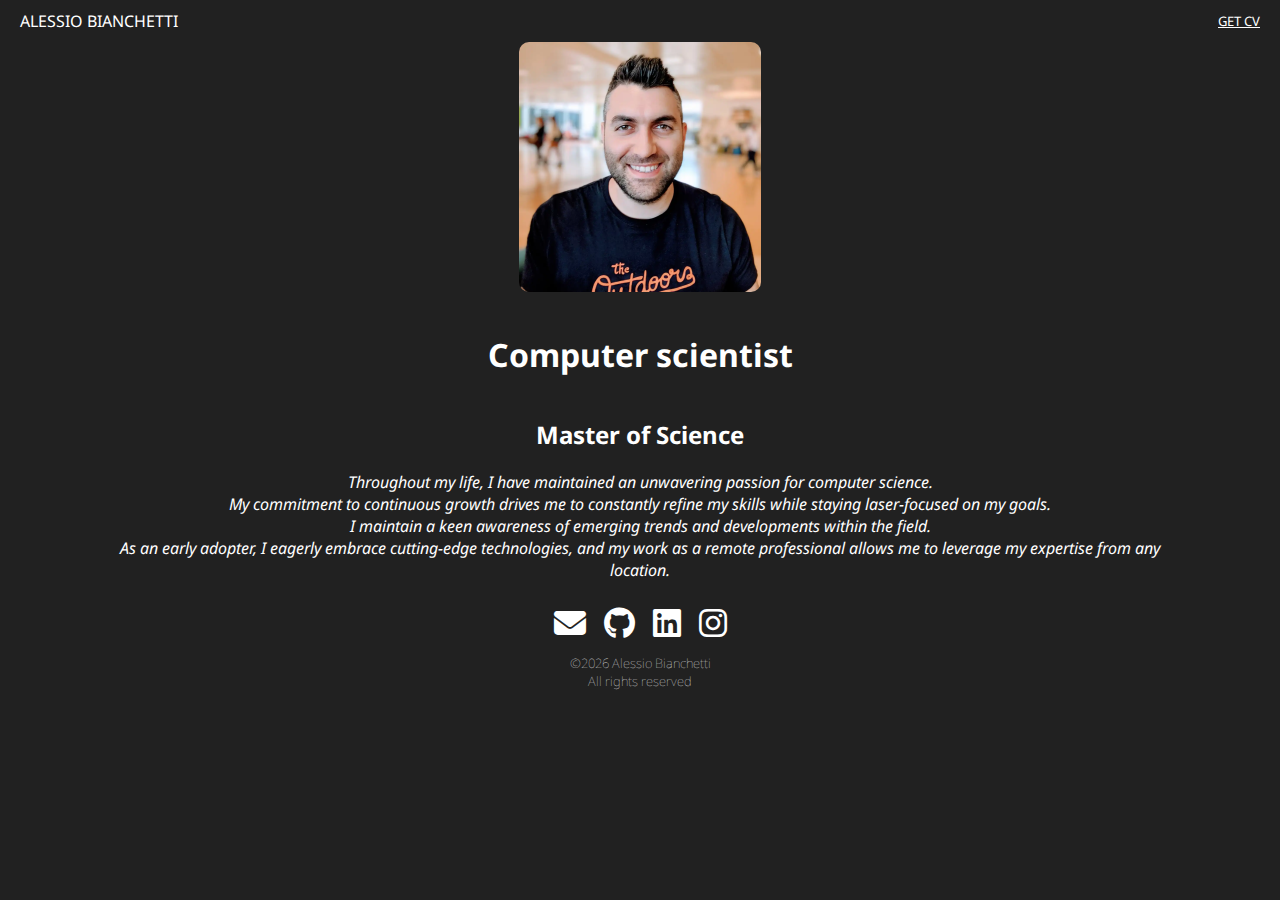
==== index.html @ 05012e92 "remove made with footer" ====
<!DOCTYPE html>
<html lang="en">

<head>
  <base href=".">

  <meta charset="UTF-8">
  <meta content="IE=Edge" http-equiv="X-UA-Compatible">

  <!-- iOS meta tags & icons -->
  <meta name="apple-mobile-web-app-capable" content="yes">
  <meta name="apple-mobile-web-app-status-bar-style" content="black">
  <meta name="apple-mobile-web-app-title" content="Alessio Bianchetti">
  <link rel="apple-touch-icon" href="icons/Icon-192.png">

  <link rel="stylesheet" type="text/css" href="styles.css">

  <!-- Favicon -->
  <link rel="icon" type="image/png" href="favicon.png" />

  <title>Alessio Bianchetti</title>

  <!-- HTML Meta Tags -->
  <meta name="description" content="My personal profile.">

  <!-- Facebook Meta Tags -->
  <meta property="og:url" content="https://abianche.github.io/">
  <meta property="og:type" content="website">
  <meta property="og:title" content="Alessio Bianchetti">
  <meta property="og:description" content="My personal profile.">
  <meta property="og:image" content="/social_preview.png">

  <!-- Twitter Meta Tags -->
  <meta name="twitter:card" content="summary_large_image">
  <meta property="twitter:domain" content="abianche.github.io">
  <meta property="twitter:url" content="https://abianche.github.io/">
  <meta name="twitter:title" content="Alessio Bianchetti">
  <meta name="twitter:description" content="My personal profile.">
  <meta name="twitter:image" content="/social_preview.png">

  <meta name="viewport" content="width=device-width, initial-scale=1">
  <meta name="theme-color" content="#212121" />

  <link rel="preconnect" href="https://fonts.googleapis.com">
  <link rel="preconnect" href="https://fonts.gstatic.com" crossorigin>
  <link rel="preload" href="https://fonts.googleapis.com/css2?family=Noto+Sans&display=swap" as="style"
    onload="this.onload=null;this.rel='stylesheet'">
  <noscript>
    <link href="https://fonts.googleapis.com/css2?family=Noto+Sans&display=swap" rel="stylesheet" type="text/css" />
  </noscript>
  <link rel="preload" href="https://cdnjs.cloudflare.com/ajax/libs/font-awesome/6.4.2/css/all.min.css" as="style"
    onload="this.onload=null;this.rel='stylesheet'">
  <noscript>
    <link href="https://cdnjs.cloudflare.com/ajax/libs/font-awesome/6.4.2/css/all.min.css" rel="stylesheet"
      type="text/css>" />
  </noscript>

</head>

<body>
  <div class=" header">
    <div class="header-content">
      <div class="header-title">ALESSIO BIANCHETTI</div>
      <a id="get-cv" class="header-button" target="_blank" href="documents/CV - Alessio Bianchetti.pdf">GET CV</a>
    </div>

  </div>

  <div class="centered-image">
    <img src="./images/profile.webp" height="250" width="242" alt="Profile picture">
  </div>

  <div class="centered-content">
    <h1>Computer scientist</h1>

    <h2>Master of Science</h2>

    <p class="text">Throughout my life, I have maintained an unwavering passion for computer science.</p>
    <p class="text">My commitment to continuous growth drives me to constantly refine my skills while staying
      laser-focused on my goals.</p>
    <p class="text">I maintain a keen awareness of emerging trends and developments within the field.</p>
    <p class="text">As an early adopter, I eagerly embrace cutting-edge technologies, and my work as a remote
      professional allows me to leverage my expertise from any location.</p>

    <div class="social">
      <a href="mailto:abianche@protonmail.com" aria-label="Send email" target="_blank" rel="noopener noreferrer">
        <i class="fa-solid fa-envelope"></i>
      </a>
      <a href="https://github.com/abianche" aria-label="Open GitHub profile" target="_blank" rel="noopener noreferrer">
        <i class="fa-brands fa-github"></i>
      </a>
      <a href="https://www.linkedin.com/in/alessio-bianchetti" aria-label="Open LinkedIn profile" target="_blank"
        rel="noopener noreferrer">
        <i class="fa-brands fa-linkedin"></i>
      </a>
      <a href="https://www.instagram.com/alessio.bianchetti" aria-label="Open Instagram profile" target="_blank"
        rel="noopener noreferrer">
        <i class="fa-brands fa-instagram"></i>
      </a>
    </div>
  </div>

  <div class="footer">
    <p id="copyright"></p>
    <p>All rights reserved</p>
  </div>

  <script src="./script.js"></script>
</body>

</html>
---- styles.css ----
body {
    margin: 0;
    background-color: #212121;
    color: white;
    font-family: 'Noto Sans', sans-serif;
}

.header {
    position: sticky;
    top: 0;
    z-index: 100;
}

.header-content {
    display: flex;
    justify-content: space-between;
    align-items: center;
    margin: 0 auto;
}

.header-title {
    text-align: center;
    padding: 10px 20px;
}

.header-button {
    color: white;
    padding: 10px 20px;
    font-size: small;
}

.centered-image {
    display: flex;
    justify-content: center;
    align-items: center;
}

.centered-image img {
    border-radius: 10px;
}

.centered-content {
    flex: 1;
    display: flex;
    flex-direction: column;
    justify-content: center;
    align-items: center;
    padding: 0 8%;
    margin-top: 20px;
}

@media screen and (max-width: 600px) {
    .centered-content {
        padding: 0 5% !important;
    }
}

.text {
    font-style: italic;
    text-align: center;
    margin: 0;
}

.social {
    margin-top: 20px;
    font-size: xx-large;
}

.social a {
    color: white;
    padding: 5px;
    text-decoration: none;
}

.social a:hover {
    color: #fde68a;
}

.footer {
    color: lightgray;
    font-weight: 100;
    font-size: small;
    text-align: center;
    padding: 10px 0;
    bottom: 0;
}

.footer p {
    margin: 0;
}
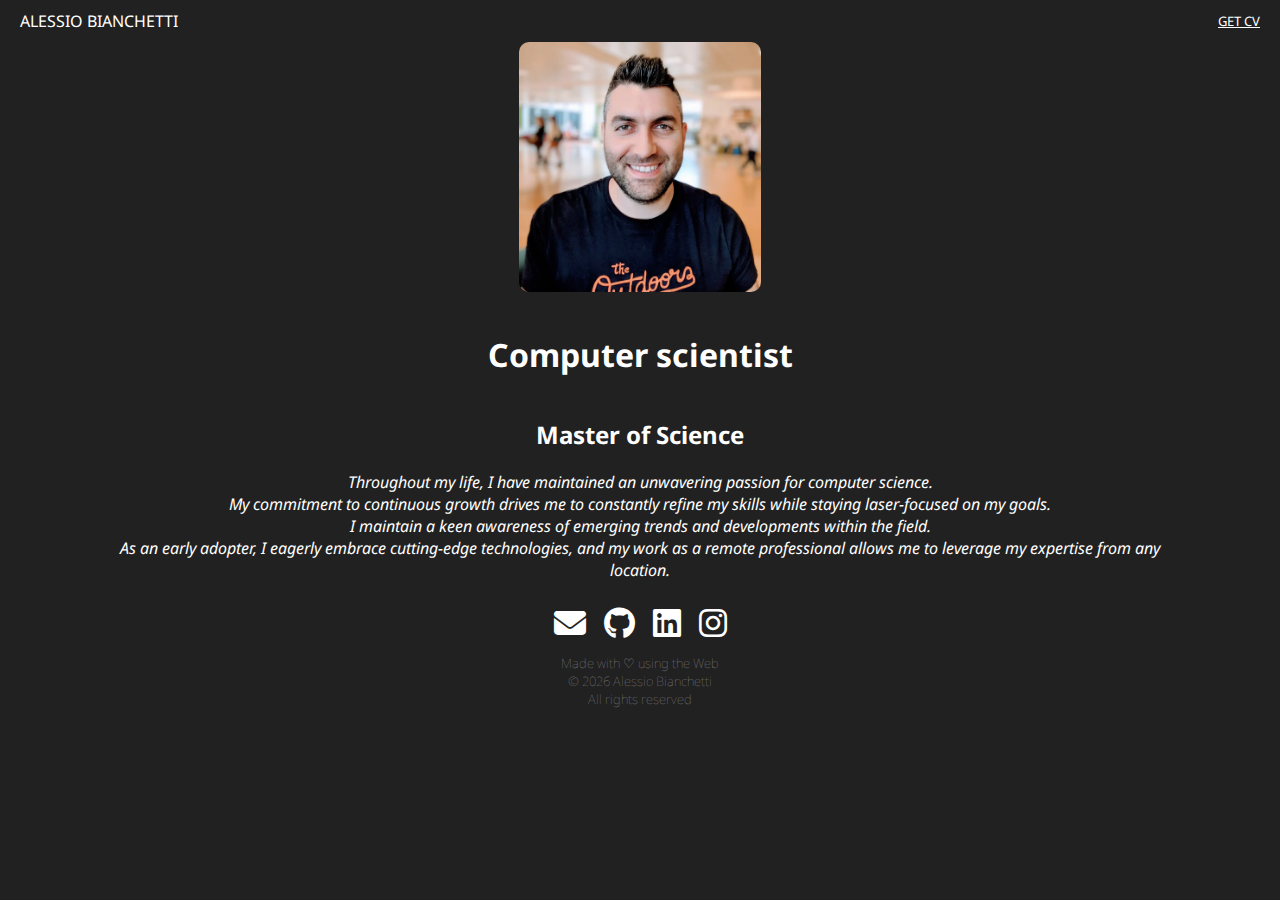
==== commit 20a68b72: "initial commit" ====
--- a/index.html
+++ b/index.html
@@ -19,6 +19,8 @@
   <link rel="icon" type="image/png" href="favicon.png" />
 
   <title>Alessio Bianchetti</title>
+  <link rel="manifest" href="manifest.json">
+
 
   <!-- HTML Meta Tags -->
   <meta name="description" content="My personal profile.">
@@ -38,27 +40,15 @@
   <meta name="twitter:description" content="My personal profile.">
   <meta name="twitter:image" content="/social_preview.png">
 
-  <meta name="viewport" content="width=device-width, initial-scale=1">
-  <meta name="theme-color" content="#212121" />
-
   <link rel="preconnect" href="https://fonts.googleapis.com">
   <link rel="preconnect" href="https://fonts.gstatic.com" crossorigin>
-  <link rel="preload" href="https://fonts.googleapis.com/css2?family=Noto+Sans&display=swap" as="style"
-    onload="this.onload=null;this.rel='stylesheet'">
-  <noscript>
-    <link href="https://fonts.googleapis.com/css2?family=Noto+Sans&display=swap" rel="stylesheet" type="text/css" />
-  </noscript>
-  <link rel="preload" href="https://cdnjs.cloudflare.com/ajax/libs/font-awesome/6.4.2/css/all.min.css" as="style"
-    onload="this.onload=null;this.rel='stylesheet'">
-  <noscript>
-    <link href="https://cdnjs.cloudflare.com/ajax/libs/font-awesome/6.4.2/css/all.min.css" rel="stylesheet"
-      type="text/css>" />
-  </noscript>
+  <link href="https://fonts.googleapis.com/css2?family=Noto+Sans&display=swap" rel="stylesheet">
+  <link rel="stylesheet" href="https://cdnjs.cloudflare.com/ajax/libs/font-awesome/6.4.2/css/all.min.css">
 
 </head>
 
 <body>
-  <div class=" header">
+  <div class="header">
     <div class="header-content">
       <div class="header-title">ALESSIO BIANCHETTI</div>
       <a id="get-cv" class="header-button" target="_blank" href="documents/CV - Alessio Bianchetti.pdf">GET CV</a>
@@ -67,7 +57,7 @@
   </div>
 
   <div class="centered-image">
-    <img src="./images/profile.webp" height="250" width="242" alt="Profile picture">
+    <img src="./images/profile.png" alt="Profile picture">
   </div>
 
   <div class="centered-content">
@@ -83,26 +73,29 @@
       professional allows me to leverage my expertise from any location.</p>
 
     <div class="social">
-      <a href="mailto:abianche@protonmail.com" aria-label="Send email" target="_blank" rel="noopener noreferrer">
+      <a href="mailto:abianche@protonmail.com" target="_blank" rel="noopener noreferrer">
         <i class="fa-solid fa-envelope"></i>
       </a>
-      <a href="https://github.com/abianche" aria-label="Open GitHub profile" target="_blank" rel="noopener noreferrer">
+      <a href="https://github.com/abianche" target="_blank" rel="noopener noreferrer">
         <i class="fa-brands fa-github"></i>
       </a>
-      <a href="https://www.linkedin.com/in/alessio-bianchetti" aria-label="Open LinkedIn profile" target="_blank"
-        rel="noopener noreferrer">
+      <a href="https://www.linkedin.com/in/alessio-bianchetti" target="_blank" rel="noopener noreferrer">
         <i class="fa-brands fa-linkedin"></i>
       </a>
-      <a href="https://www.instagram.com/alessio.bianchetti" aria-label="Open Instagram profile" target="_blank"
-        rel="noopener noreferrer">
+      <a href="https://www.instagram.com/alessio.bianchetti" target="_blank" rel="noopener noreferrer">
         <i class="fa-brands fa-instagram"></i>
       </a>
     </div>
   </div>
 
   <div class="footer">
-    <p id="copyright"></p>
-    <p>All rights reserved</p>
+    Made with &#9825; using the Web
+    <br />
+    &copy;
+    <script>document.write(new Date().getFullYear());</script>
+    Alessio Bianchetti
+    <br />
+    All rights reserved
   </div>
 
   <script src="./script.js"></script>
--- a/styles.css
+++ b/styles.css
@@ -36,7 +36,9 @@
 }
 
 .centered-image img {
+    height: 250px;
     border-radius: 10px;
+    overflow: hidden;
 }
 
 .centered-content {
@@ -77,14 +79,10 @@
 }
 
 .footer {
-    color: lightgray;
+    color: grey;
     font-weight: 100;
     font-size: small;
     text-align: center;
     padding: 10px 0;
     bottom: 0;
-}
-
-.footer p {
-    margin: 0;
 }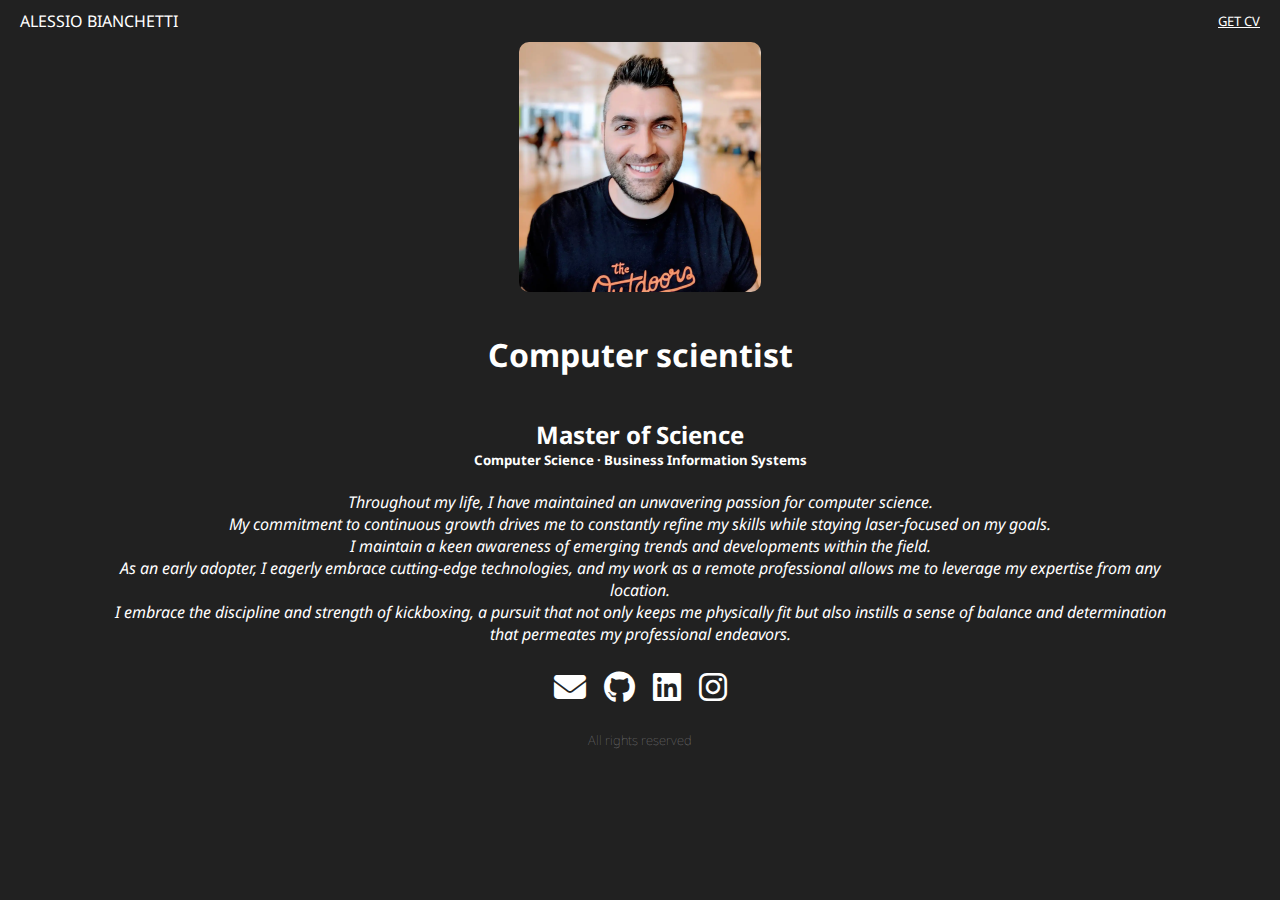
==== commit 9fc1c7af: "added details" ====
--- a/index.html
+++ b/index.html
@@ -19,8 +19,6 @@
   <link rel="icon" type="image/png" href="favicon.png" />
 
   <title>Alessio Bianchetti</title>
-  <link rel="manifest" href="manifest.json">
-
 
   <!-- HTML Meta Tags -->
   <meta name="description" content="My personal profile.">
@@ -40,15 +38,27 @@
   <meta name="twitter:description" content="My personal profile.">
   <meta name="twitter:image" content="/social_preview.png">
 
+  <meta name="viewport" content="width=device-width, initial-scale=1">
+  <meta name="theme-color" content="#212121" />
+
   <link rel="preconnect" href="https://fonts.googleapis.com">
   <link rel="preconnect" href="https://fonts.gstatic.com" crossorigin>
-  <link href="https://fonts.googleapis.com/css2?family=Noto+Sans&display=swap" rel="stylesheet">
-  <link rel="stylesheet" href="https://cdnjs.cloudflare.com/ajax/libs/font-awesome/6.4.2/css/all.min.css">
+  <link rel="preload" href="https://fonts.googleapis.com/css2?family=Noto+Sans&display=swap" as="style"
+    onload="this.onload=null;this.rel='stylesheet'">
+  <noscript>
+    <link href="https://fonts.googleapis.com/css2?family=Noto+Sans&display=swap" rel="stylesheet" type="text/css" />
+  </noscript>
+  <link rel="preload" href="https://cdnjs.cloudflare.com/ajax/libs/font-awesome/6.4.2/css/all.min.css" as="style"
+    onload="this.onload=null;this.rel='stylesheet'">
+  <noscript>
+    <link href="https://cdnjs.cloudflare.com/ajax/libs/font-awesome/6.4.2/css/all.min.css" rel="stylesheet"
+      type="text/css>" />
+  </noscript>
 
 </head>
 
 <body>
-  <div class="header">
+  <div class=" header">
     <div class="header-content">
       <div class="header-title">ALESSIO BIANCHETTI</div>
       <a id="get-cv" class="header-button" target="_blank" href="documents/CV - Alessio Bianchetti.pdf">GET CV</a>
@@ -57,45 +67,45 @@
   </div>
 
   <div class="centered-image">
-    <img src="./images/profile.png" alt="Profile picture">
+    <img src="./images/profile.webp" height="250" width="242" alt="Profile picture">
   </div>
 
   <div class="centered-content">
     <h1>Computer scientist</h1>
 
-    <h2>Master of Science</h2>
+    <h2 style="margin-bottom: 0px;">Master of Science</h2>
 
+    <h5 style="margin-top: 0px;">Computer Science · Business Information Systems</h5>
+    
     <p class="text">Throughout my life, I have maintained an unwavering passion for computer science.</p>
     <p class="text">My commitment to continuous growth drives me to constantly refine my skills while staying
       laser-focused on my goals.</p>
     <p class="text">I maintain a keen awareness of emerging trends and developments within the field.</p>
     <p class="text">As an early adopter, I eagerly embrace cutting-edge technologies, and my work as a remote
       professional allows me to leverage my expertise from any location.</p>
+    <p class="text">I embrace the discipline and strength of kickboxing, a pursuit that not only keeps me physically fit but also instills a sense of balance and determination that permeates my professional endeavors.</p>
 
     <div class="social">
-      <a href="mailto:abianche@protonmail.com" target="_blank" rel="noopener noreferrer">
+      <a href="mailto:abianche@protonmail.com" aria-label="Send email" target="_blank" rel="noopener noreferrer">
         <i class="fa-solid fa-envelope"></i>
       </a>
-      <a href="https://github.com/abianche" target="_blank" rel="noopener noreferrer">
+      <a href="https://github.com/abianche" aria-label="Open GitHub profile" target="_blank" rel="noopener noreferrer">
         <i class="fa-brands fa-github"></i>
       </a>
-      <a href="https://www.linkedin.com/in/alessio-bianchetti" target="_blank" rel="noopener noreferrer">
+      <a href="https://www.linkedin.com/in/alessio-bianchetti" aria-label="Open LinkedIn profile" target="_blank"
+        rel="noopener noreferrer">
         <i class="fa-brands fa-linkedin"></i>
       </a>
-      <a href="https://www.instagram.com/alessio.bianchetti" target="_blank" rel="noopener noreferrer">
+      <a href="https://www.instagram.com/alessio.bianchetti" aria-label="Open Instagram profile" target="_blank"
+        rel="noopener noreferrer">
         <i class="fa-brands fa-instagram"></i>
       </a>
     </div>
   </div>
 
   <div class="footer">
-    Made with &#9825; using the Web
-    <br />
-    &copy;
-    <script>document.write(new Date().getFullYear());</script>
-    Alessio Bianchetti
-    <br />
-    All rights reserved
+    <p id="copyright"></p>
+    <p>All rights reserved</p>
   </div>
 
   <script src="./script.js"></script>
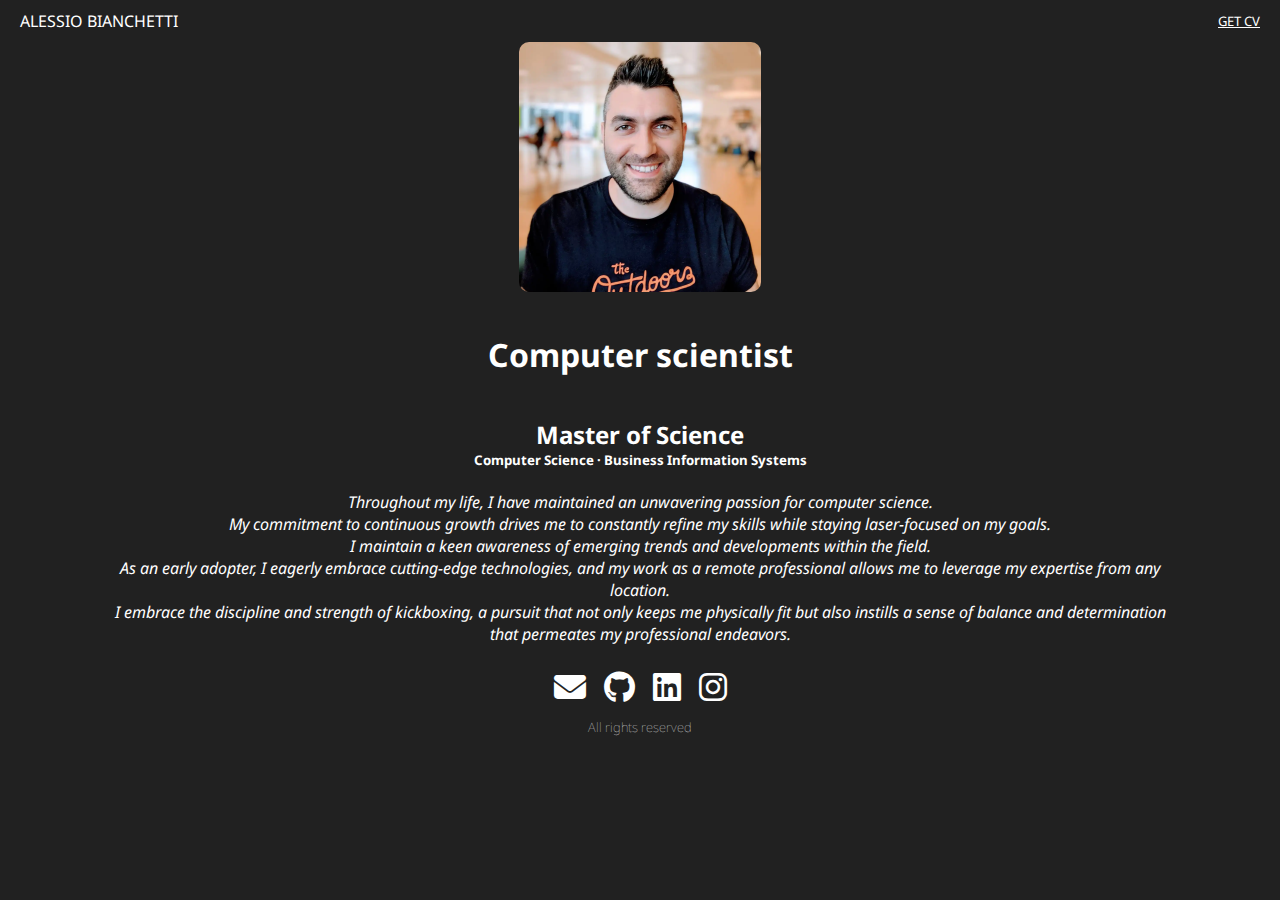
==== commit 9edfe70e: "refactor: move styles" ====
--- a/index.html
+++ b/index.html
@@ -73,9 +73,9 @@
   <div class="centered-content">
     <h1>Computer scientist</h1>
 
-    <h2 style="margin-bottom: 0px;">Master of Science</h2>
+    <h2>Master of Science</h2>
 
-    <h5 style="margin-top: 0px;">Computer Science · Business Information Systems</h5>
+    <h5>Computer Science · Business Information Systems</h5>
     
     <p class="text">Throughout my life, I have maintained an unwavering passion for computer science.</p>
     <p class="text">My commitment to continuous growth drives me to constantly refine my skills while staying
--- a/styles.css
+++ b/styles.css
@@ -4,6 +4,8 @@
     color: white;
     font-family: 'Noto Sans', sans-serif;
 }
+
+
 
 .header {
     position: sticky;
@@ -36,9 +38,7 @@
 }
 
 .centered-image img {
-    height: 250px;
     border-radius: 10px;
-    overflow: hidden;
 }
 
 .centered-content {
@@ -49,6 +49,20 @@
     align-items: center;
     padding: 0 8%;
     margin-top: 20px;
+}
+
+.centered-content>h1 {
+    text-align: center;
+}
+
+.centered-content>h2 {
+    margin-bottom: 0px;
+    text-align: center;
+}
+
+.centered-content>h5 {
+    margin-top: 0px;
+    text-align: center;
 }
 
 @media screen and (max-width: 600px) {
@@ -79,10 +93,14 @@
 }
 
 .footer {
-    color: grey;
+    color: lightgray;
     font-weight: 100;
     font-size: small;
     text-align: center;
     padding: 10px 0;
     bottom: 0;
+}
+
+.footer p {
+    margin: 0;
 }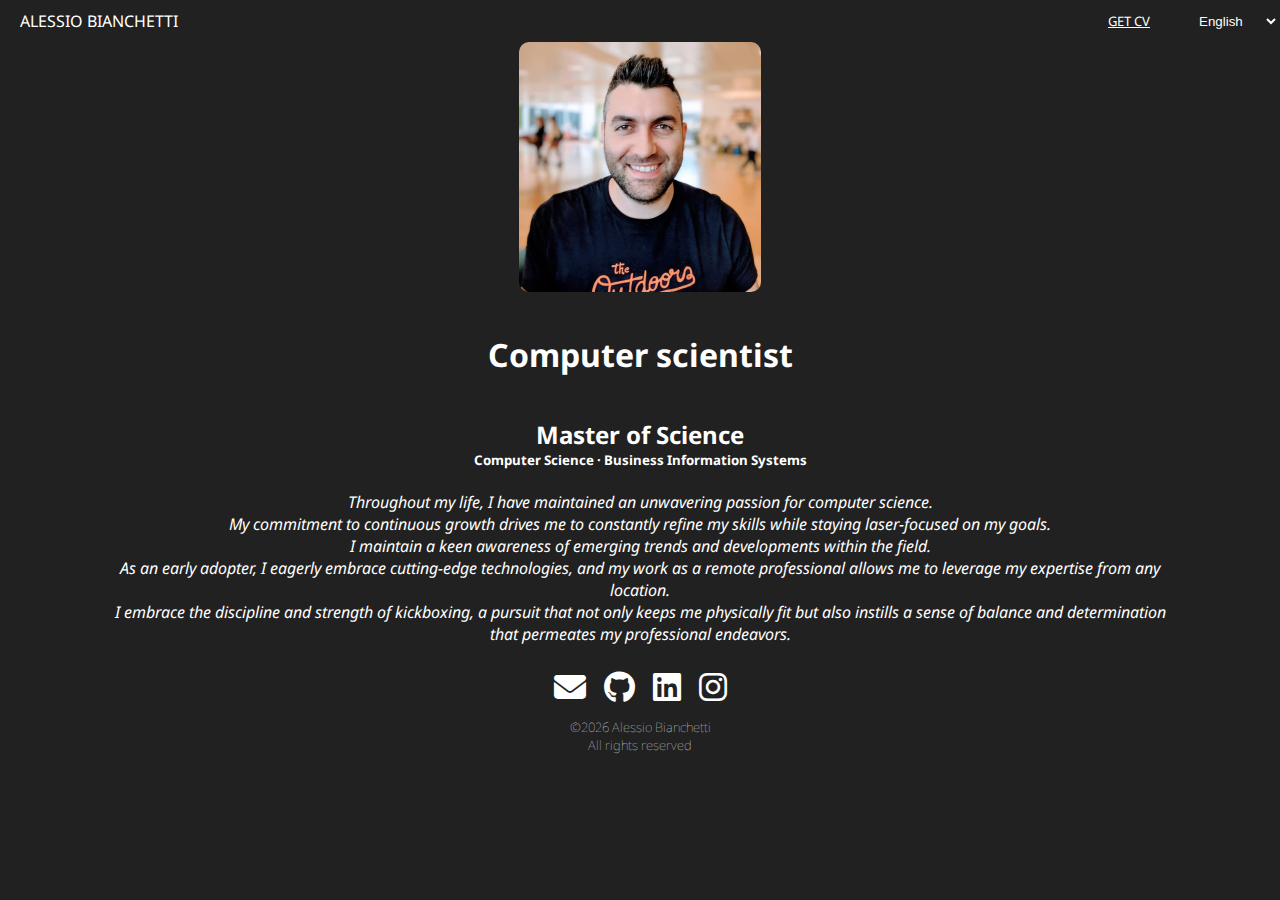
==== commit b732cd89: "feat: add basic lang switcher" ====
--- a/index.html
+++ b/index.html
@@ -61,7 +61,13 @@
   <div class=" header">
     <div class="header-content">
       <div class="header-title">ALESSIO BIANCHETTI</div>
-      <a id="get-cv" class="header-button" target="_blank" href="documents/CV - Alessio Bianchetti.pdf">GET CV</a>
+      <div>
+        <a id="get-cv" class="header-button" target="_blank" href="documents/CV - Alessio Bianchetti.pdf">GET CV</a>
+        <select id="languageSwitcher">
+          <option value="en">English</option>
+          <option value="it">Italiano</option>
+        </select>
+      </div>
     </div>
 
   </div>
@@ -77,13 +83,13 @@
 
     <h5>Computer Science · Business Information Systems</h5>
     
-    <p class="text">Throughout my life, I have maintained an unwavering passion for computer science.</p>
-    <p class="text">My commitment to continuous growth drives me to constantly refine my skills while staying
+    <p id="desc1" class="text">Throughout my life, I have maintained an unwavering passion for computer science.</p>
+    <p id="desc2" class="text">My commitment to continuous growth drives me to constantly refine my skills while staying
       laser-focused on my goals.</p>
-    <p class="text">I maintain a keen awareness of emerging trends and developments within the field.</p>
-    <p class="text">As an early adopter, I eagerly embrace cutting-edge technologies, and my work as a remote
+    <p id="desc3" class="text">I maintain a keen awareness of emerging trends and developments within the field.</p>
+    <p id="desc4" class="text">As an early adopter, I eagerly embrace cutting-edge technologies, and my work as a remote
       professional allows me to leverage my expertise from any location.</p>
-    <p class="text">I embrace the discipline and strength of kickboxing, a pursuit that not only keeps me physically fit but also instills a sense of balance and determination that permeates my professional endeavors.</p>
+    <p id="desc5" class="text">I embrace the discipline and strength of kickboxing, a pursuit that not only keeps me physically fit but also instills a sense of balance and determination that permeates my professional endeavors.</p>
 
     <div class="social">
       <a href="mailto:abianche@protonmail.com" aria-label="Send email" target="_blank" rel="noopener noreferrer">
--- a/styles.css
+++ b/styles.css
@@ -4,8 +4,6 @@
     color: white;
     font-family: 'Noto Sans', sans-serif;
 }
-
-
 
 .header {
     position: sticky;
@@ -29,6 +27,14 @@
     color: white;
     padding: 10px 20px;
     font-size: small;
+}
+
+#languageSwitcher {
+    padding: 10px 20px;
+    border: 1px solid #212121;
+    background-color: #212121;
+    cursor: pointer;
+    color: white;
 }
 
 .centered-image {
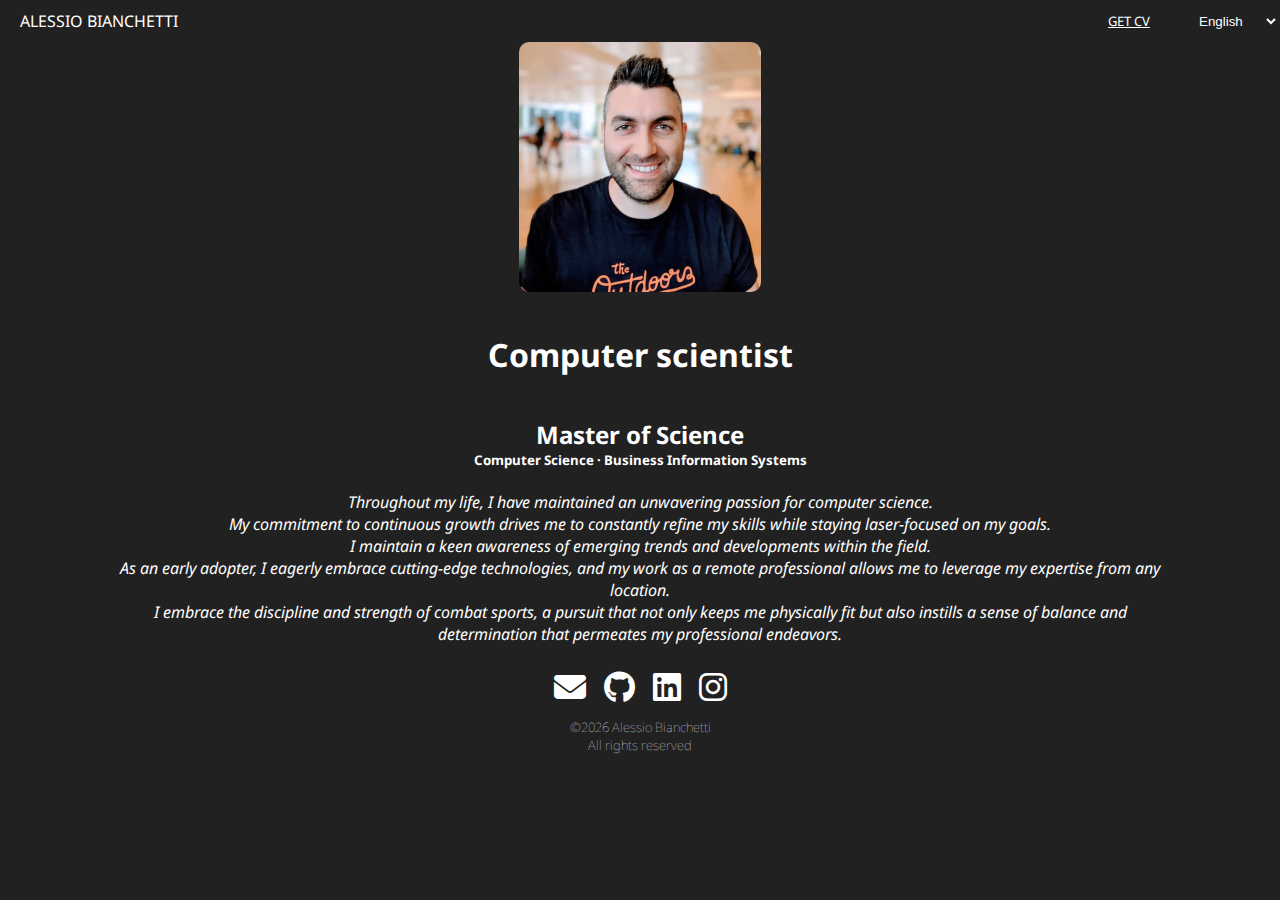
==== commit 2981e733: "updates" ====
--- a/index.html
+++ b/index.html
@@ -1,120 +1,160 @@
 <!DOCTYPE html>
 <html lang="en">
+  <head>
+    <base href="." />
 
-<head>
-  <base href=".">
+    <meta charset="UTF-8" />
+    <meta content="IE=Edge" http-equiv="X-UA-Compatible" />
 
-  <meta charset="UTF-8">
-  <meta content="IE=Edge" http-equiv="X-UA-Compatible">
+    <!-- iOS meta tags & icons -->
+    <meta name="mobile-web-app-capable" content="yes" />
+    <meta name="apple-mobile-web-app-status-bar-style" content="black" />
+    <meta name="apple-mobile-web-app-title" content="Alessio Bianchetti" />
+    <link rel="apple-touch-icon" href="icons/Icon-192.png" />
 
-  <!-- iOS meta tags & icons -->
-  <meta name="apple-mobile-web-app-capable" content="yes">
-  <meta name="apple-mobile-web-app-status-bar-style" content="black">
-  <meta name="apple-mobile-web-app-title" content="Alessio Bianchetti">
-  <link rel="apple-touch-icon" href="icons/Icon-192.png">
+    <link rel="stylesheet" type="text/css" href="styles.css" />
 
-  <link rel="stylesheet" type="text/css" href="styles.css">
+    <!-- Favicon -->
+    <link rel="icon" type="image/png" href="favicon.png" />
 
-  <!-- Favicon -->
-  <link rel="icon" type="image/png" href="favicon.png" />
+    <title>Alessio Bianchetti</title>
 
-  <title>Alessio Bianchetti</title>
+    <!-- HTML Meta Tags -->
+    <meta name="description" content="My personal profile." />
 
-  <!-- HTML Meta Tags -->
-  <meta name="description" content="My personal profile.">
+    <!-- Facebook Meta Tags -->
+    <meta property="og:url" content="https://abianche.github.io/" />
+    <meta property="og:type" content="website" />
+    <meta property="og:title" content="Alessio Bianchetti" />
+    <meta property="og:description" content="My personal profile." />
+    <meta property="og:image" content="/social_preview.png" />
 
-  <!-- Facebook Meta Tags -->
-  <meta property="og:url" content="https://abianche.github.io/">
-  <meta property="og:type" content="website">
-  <meta property="og:title" content="Alessio Bianchetti">
-  <meta property="og:description" content="My personal profile.">
-  <meta property="og:image" content="/social_preview.png">
+    <!-- Twitter Meta Tags -->
+    <meta name="twitter:card" content="summary_large_image" />
+    <meta property="twitter:domain" content="abianche.github.io" />
+    <meta property="twitter:url" content="https://abianche.github.io/" />
+    <meta name="twitter:title" content="Alessio Bianchetti" />
+    <meta name="twitter:description" content="My personal profile." />
+    <meta name="twitter:image" content="/social_preview.png" />
 
-  <!-- Twitter Meta Tags -->
-  <meta name="twitter:card" content="summary_large_image">
-  <meta property="twitter:domain" content="abianche.github.io">
-  <meta property="twitter:url" content="https://abianche.github.io/">
-  <meta name="twitter:title" content="Alessio Bianchetti">
-  <meta name="twitter:description" content="My personal profile.">
-  <meta name="twitter:image" content="/social_preview.png">
+    <meta name="viewport" content="width=device-width, initial-scale=1" />
+    <meta name="theme-color" content="#212121" />
 
-  <meta name="viewport" content="width=device-width, initial-scale=1">
-  <meta name="theme-color" content="#212121" />
+    <link rel="preconnect" href="https://fonts.googleapis.com" />
+    <link rel="preconnect" href="https://fonts.gstatic.com" crossorigin />
+    <link
+      rel="preload"
+      href="https://fonts.googleapis.com/css2?family=Noto+Sans&display=swap"
+      as="style"
+      onload="this.onload=null;this.rel='stylesheet'"
+    />
+    <noscript>
+      <link
+        href="https://fonts.googleapis.com/css2?family=Noto+Sans&display=swap"
+        rel="stylesheet"
+        type="text/css"
+      />
+    </noscript>
+    <link
+      rel="preload"
+      href="https://cdnjs.cloudflare.com/ajax/libs/font-awesome/6.4.2/css/all.min.css"
+      as="style"
+      onload="this.onload=null;this.rel='stylesheet'"
+    />
+    <noscript>
+      <link
+        href="https://cdnjs.cloudflare.com/ajax/libs/font-awesome/6.4.2/css/all.min.css"
+        rel="stylesheet"
+        type="text/css>"
+      />
+    </noscript>
+  </head>
 
-  <link rel="preconnect" href="https://fonts.googleapis.com">
-  <link rel="preconnect" href="https://fonts.gstatic.com" crossorigin>
-  <link rel="preload" href="https://fonts.googleapis.com/css2?family=Noto+Sans&display=swap" as="style"
-    onload="this.onload=null;this.rel='stylesheet'">
-  <noscript>
-    <link href="https://fonts.googleapis.com/css2?family=Noto+Sans&display=swap" rel="stylesheet" type="text/css" />
-  </noscript>
-  <link rel="preload" href="https://cdnjs.cloudflare.com/ajax/libs/font-awesome/6.4.2/css/all.min.css" as="style"
-    onload="this.onload=null;this.rel='stylesheet'">
-  <noscript>
-    <link href="https://cdnjs.cloudflare.com/ajax/libs/font-awesome/6.4.2/css/all.min.css" rel="stylesheet"
-      type="text/css>" />
-  </noscript>
+  <body>
+    </div>
+    <div id="content" style="display: none">
+      <div class="header">
+        <div class="header-content">
+          <div class="header-title">ALESSIO BIANCHETTI</div>
+          <div>
+            <a
+              id="get-cv"
+              class="header-button"
+              target="_blank"
+              href="documents/CV - Alessio Bianchetti.pdf"
+              >GET CV</a
+            >
+            <select id="languageSwitcher">
+              <option value="en">English</option>
+              <option value="it">Italiano</option>
+            </select>
+          </div>
+        </div>
+      </div>
 
-</head>
+      <div class="centered-image">
+        <img
+          src="./images/profile.webp"
+          height="250"
+          width="242"
+          alt="profile"
+        />
+      </div>
 
-<body>
-  <div class=" header">
-    <div class="header-content">
-      <div class="header-title">ALESSIO BIANCHETTI</div>
-      <div>
-        <a id="get-cv" class="header-button" target="_blank" href="documents/CV - Alessio Bianchetti.pdf">GET CV</a>
-        <select id="languageSwitcher">
-          <option value="en">English</option>
-          <option value="it">Italiano</option>
-        </select>
+      <div class="centered-content">
+        <h1>Computer scientist</h1>
+
+        <h2>Master of Science</h2>
+
+        <h5>Computer Science · Business Information Systems</h5>
+
+        <p id="desc1" class="text"></p>
+        <p id="desc2" class="text"></p>
+        <p id="desc3" class="text"></p>
+        <p id="desc4" class="text"></p>
+        <p id="desc5" class="text"></p>
+
+        <div class="social">
+          <a
+            href="mailto:abianche@protonmail.com"
+            aria-label="Send email"
+            target="_blank"
+            rel="noopener noreferrer"
+          >
+            <i class="fa-solid fa-envelope"></i>
+          </a>
+          <a
+            href="https://github.com/abianche"
+            aria-label="Open GitHub profile"
+            target="_blank"
+            rel="noopener noreferrer"
+          >
+            <i class="fa-brands fa-github"></i>
+          </a>
+          <a
+            href="https://www.linkedin.com/in/alessio-bianchetti"
+            aria-label="Open LinkedIn profile"
+            target="_blank"
+            rel="noopener noreferrer"
+          >
+            <i class="fa-brands fa-linkedin"></i>
+          </a>
+          <a
+            href="https://www.instagram.com/alessio.bianchetti"
+            aria-label="Open Instagram profile"
+            target="_blank"
+            rel="noopener noreferrer"
+          >
+            <i class="fa-brands fa-instagram"></i>
+          </a>
+        </div>
+      </div>
+
+      <div class="footer">
+        <p id="copyright"></p>
+        <p>All rights reserved</p>
       </div>
     </div>
-
-  </div>
-
-  <div class="centered-image">
-    <img src="./images/profile.webp" height="250" width="242" alt="Profile picture">
-  </div>
-
-  <div class="centered-content">
-    <h1>Computer scientist</h1>
-
-    <h2>Master of Science</h2>
-
-    <h5>Computer Science · Business Information Systems</h5>
-    
-    <p id="desc1" class="text">Throughout my life, I have maintained an unwavering passion for computer science.</p>
-    <p id="desc2" class="text">My commitment to continuous growth drives me to constantly refine my skills while staying
-      laser-focused on my goals.</p>
-    <p id="desc3" class="text">I maintain a keen awareness of emerging trends and developments within the field.</p>
-    <p id="desc4" class="text">As an early adopter, I eagerly embrace cutting-edge technologies, and my work as a remote
-      professional allows me to leverage my expertise from any location.</p>
-    <p id="desc5" class="text">I embrace the discipline and strength of kickboxing, a pursuit that not only keeps me physically fit but also instills a sense of balance and determination that permeates my professional endeavors.</p>
-
-    <div class="social">
-      <a href="mailto:abianche@protonmail.com" aria-label="Send email" target="_blank" rel="noopener noreferrer">
-        <i class="fa-solid fa-envelope"></i>
-      </a>
-      <a href="https://github.com/abianche" aria-label="Open GitHub profile" target="_blank" rel="noopener noreferrer">
-        <i class="fa-brands fa-github"></i>
-      </a>
-      <a href="https://www.linkedin.com/in/alessio-bianchetti" aria-label="Open LinkedIn profile" target="_blank"
-        rel="noopener noreferrer">
-        <i class="fa-brands fa-linkedin"></i>
-      </a>
-      <a href="https://www.instagram.com/alessio.bianchetti" aria-label="Open Instagram profile" target="_blank"
-        rel="noopener noreferrer">
-        <i class="fa-brands fa-instagram"></i>
-      </a>
-    </div>
-  </div>
-
-  <div class="footer">
-    <p id="copyright"></p>
-    <p>All rights reserved</p>
-  </div>
-
-  <script src="./script.js"></script>
-</body>
-
-</html>+    <script src="./script.js"></script>
+  </body>
+</html>
--- a/styles.css
+++ b/styles.css
@@ -2,7 +2,8 @@
     margin: 0;
     background-color: #212121;
     color: white;
-    font-family: 'Noto Sans', sans-serif;
+    font-family: 'Noto Sans', Arial, Helvetica, sans-serif;
+    font-display: swap;
 }
 
 .header {
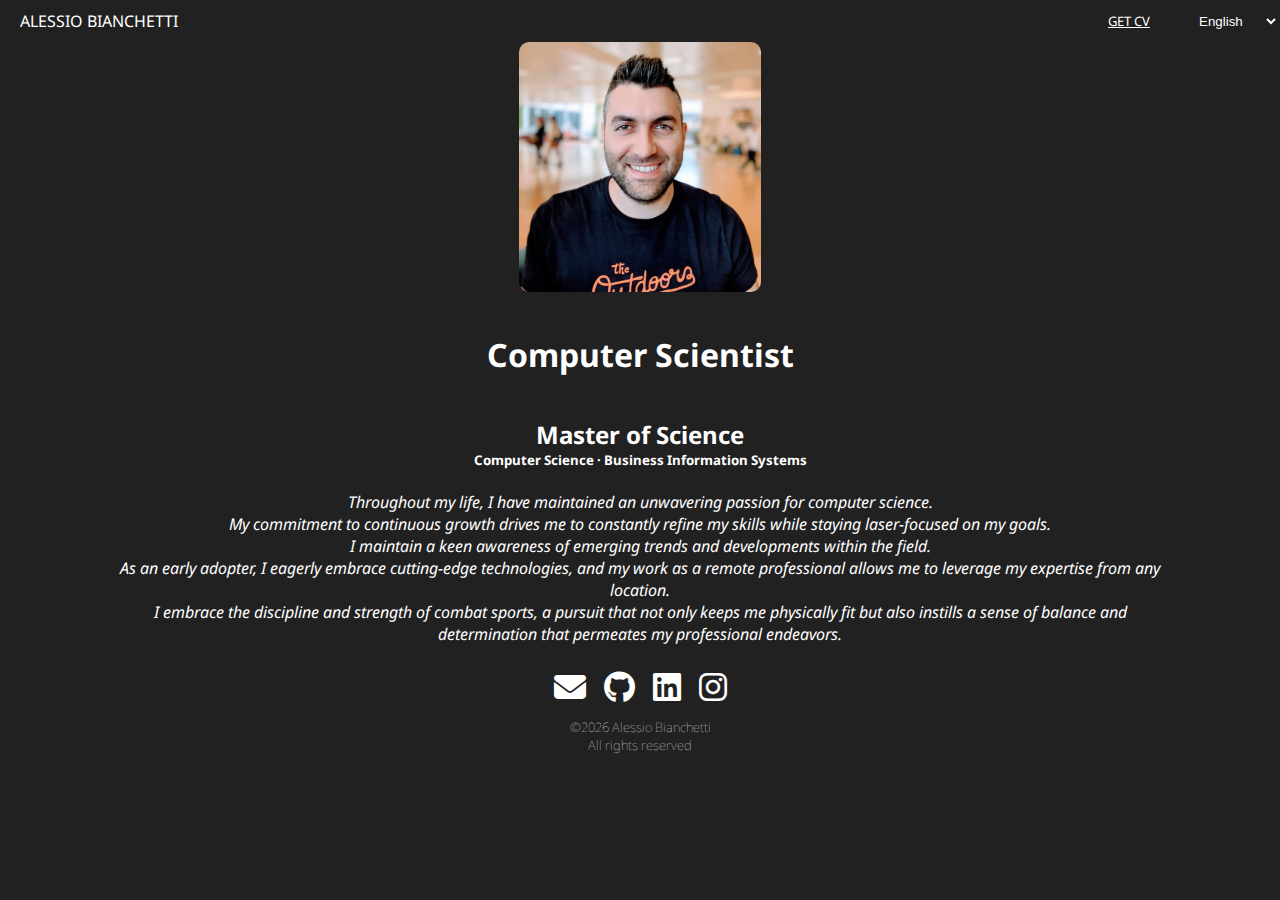
==== commit 1698dd80: "updates" ====
--- a/index.html
+++ b/index.html
@@ -102,7 +102,7 @@
       </div>
 
       <div class="centered-content">
-        <h1>Computer scientist</h1>
+        <h1>Computer Scientist</h1>
 
         <h2>Master of Science</h2>
 
